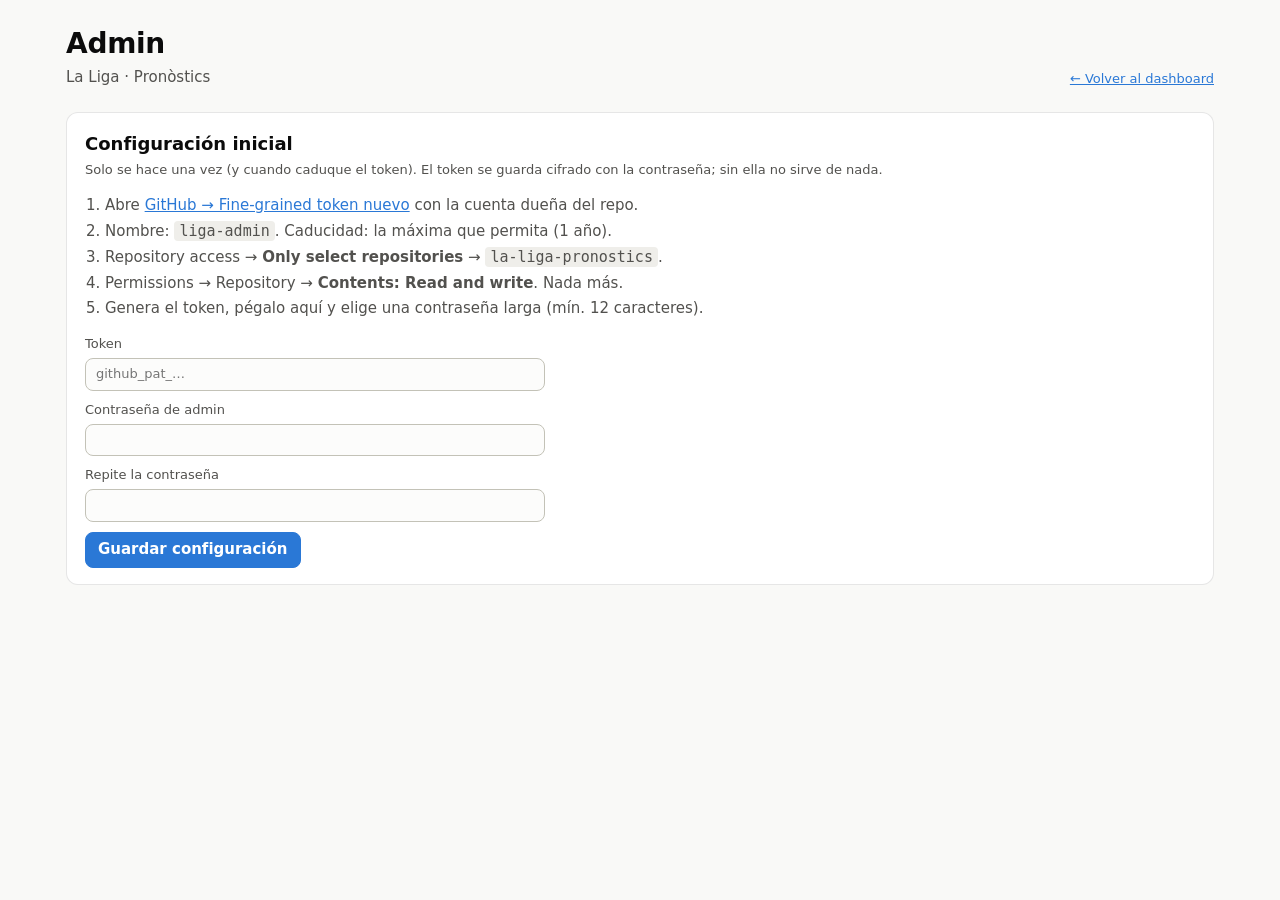
==== admin.html @ 90d85172 "Dashboard La Liga Pronòstics 26/27 con panel admin Co-Authored-By: Claude Opus 5.5 <noreply@anthropi" ====
<!doctype html>
<html lang="es">
<head>
<meta charset="utf-8">
<meta name="viewport" content="width=device-width, initial-scale=1">
<meta name="robots" content="noindex">
<title>Admin · La Liga Pronòstics</title>
<link rel="icon" href="data:image/svg+xml,<svg xmlns='http://www.w3.org/2000/svg' viewBox='0 0 100 100'><text y='.9em' font-size='90'>🔒</text></svg>">
<link rel="stylesheet" href="css/style.css">
<style>
  .form { display: grid; gap: 10px; max-width: 460px; }
  .form label { display: grid; gap: 4px; font-size: 13px; color: var(--ink-2); }
  .bar-top { display: flex; flex-wrap: wrap; gap: 8px; align-items: center; position: sticky; top: 0; z-index: 10;
    background: var(--page); padding: 10px 0; border-bottom: 1px solid var(--grid); margin-bottom: 16px; }
  .bar-top .grow { flex: 1; }
  #status { font-size: 13px; }
  .mt input { width: 72px; text-align: center; }
  .mt input.team { width: 84px; text-transform: uppercase; }
  .pg td { padding: 3px; }
  .pg .pc { display: flex; align-items: center; gap: 2px; justify-content: center; }
  .pg input { width: 56px; text-align: center; padding: 4px; }
  .pg input.bad, .mt input.bad { border-color: var(--miss); background: var(--miss-bg); }
  .pg input[type=radio] { width: auto; margin: 0; accent-color: var(--accent); }
  .pg td.has-com input[type=text] { font-weight: 800; border-width: 2px; border-color: var(--ink-2); }
  .players td { text-align: left; }
  .players input[type=number] { width: 80px; }
  ol.steps { padding-left: 20px; color: var(--ink-2); }
  ol.steps li { margin: 4px 0; }
  .hidden { display: none !important; }
  code { background: var(--pending-bg); padding: 1px 5px; border-radius: 4px; }
</style>
</head>
<body>
<div class="wrap">
  <header class="top">
    <div>
      <h1>Admin</h1>
      <div class="sub">La Liga · Pronòstics</div>
    </div>
    <div class="meta"><a href="./">← Volver al dashboard</a></div>
  </header>

  <!-- Login -->
  <section class="card hidden" id="vLogin">
    <h2>Entrar</h2>
    <p class="hint">Introduce la contraseña de admin.</p>
    <form class="form" id="fLogin">
      <input type="password" id="pw" autocomplete="current-password" placeholder="Contraseña" required>
      <div><button class="primary" type="submit">Entrar</button> <span id="loginMsg"></span></div>
    </form>
    <p class="hint" style="margin-top:18px"><a href="#" id="toSetup">Configurar un token nuevo</a> (si ha caducado o es la primera vez).</p>
  </section>

  <!-- Configuración inicial -->
  <section class="card hidden" id="vSetup">
    <h2>Configuración inicial</h2>
    <p class="hint">Solo se hace una vez (y cuando caduque el token). El token se guarda cifrado con la contraseña; sin ella no sirve de nada.</p>
    <ol class="steps">
      <li>Abre <a target="_blank" rel="noopener" href="https://github.com/settings/personal-access-tokens/new">GitHub → Fine-grained token nuevo</a> con la cuenta dueña del repo.</li>
      <li>Nombre: <code>liga-admin</code>. Caducidad: la máxima que permita (1 año).</li>
      <li>Repository access → <b>Only select repositories</b> → <code>la-liga-pronostics</code>.</li>
      <li>Permissions → Repository → <b>Contents: Read and write</b>. Nada más.</li>
      <li>Genera el token, pégalo aquí y elige una contraseña larga (mín. 12 caracteres).</li>
    </ol>
    <form class="form" id="fSetup">
      <label>Token<input type="password" id="sToken" placeholder="github_pat_…" required autocomplete="off"></label>
      <label>Contraseña de admin<input type="password" id="sPw" minlength="12" required autocomplete="new-password"></label>
      <label>Repite la contraseña<input type="password" id="sPw2" minlength="12" required autocomplete="new-password"></label>
      <div><button class="primary" type="submit">Guardar configuración</button> <span id="setupMsg"></span></div>
    </form>
  </section>

  <!-- Editor -->
  <div id="vEdit" class="hidden">
    <div class="bar-top">
      <select id="jSel" aria-label="Jornada"></select>
      <button id="newJ">+ Nueva jornada</button>
      <span class="grow"></span>
      <span id="status"></span>
      <button class="primary" id="save">Guardar cambios</button>
    </div>

    <section class="card">
      <h2 id="mTitle">Partidos y resultados</h2>
      <p class="hint">Formato del resultado: <code>2-1</code>. Déjalo vacío si el partido aún no se ha jugado.</p>
      <div class="scroll-x"><table class="mt" id="mTable"></table></div>
      <div style="margin-top:10px"><button id="addM">+ Añadir partido</button></div>
    </section>

    <section class="card">
      <h2>Pronósticos</h2>
      <p class="hint">Un pronóstico por casilla (<code>2-1</code>). El círculo marca el <b>comodín</b> del jugador (puntos ×2); uno por jugador y jornada.</p>
      <div class="scroll-x"><table class="pg" id="pTable"></table></div>
    </section>

    <section class="card">
      <h2>Jugadores y bote</h2>
      <p class="hint">Bote acumulado de cada jugador en euros.</p>
      <table class="players" id="plTable" style="max-width:420px"></table>
      <form id="fAddP" style="margin-top:10px;display:flex;gap:8px">
        <input type="text" id="newP" placeholder="Nombre del nuevo jugador">
        <button type="submit">Añadir</button>
      </form>
    </section>

    <section class="card">
      <h2>Sesión</h2>
      <p class="hint">Cambiar la contraseña cifra el mismo token con la nueva contraseña.</p>
      <form class="form" id="fPw">
        <label>Nueva contraseña<input type="password" id="nPw" minlength="12" required autocomplete="new-password"></label>
        <div><button type="submit">Cambiar contraseña</button> <button type="button" id="logout">Cerrar sesión</button> <span id="pwMsg"></span></div>
      </form>
    </section>
  </div>
</div>
<script src="js/config.js"></script>
<script src="js/core.js"></script>
<script src="js/admin.js"></script>
</body>
</html>
---- css/style.css ----
:root {
  color-scheme: light;
  --page: #f9f9f7;
  --surface: #fcfcfb;
  --panel: #ffffff;
  --ink: #0b0b0b;
  --ink-2: #52514e;
  --muted: #898781;
  --grid: #e1e0d9;
  --axis: #c3c2b7;
  --ring: rgba(11, 11, 11, 0.10);
  --accent: #2a78d6;
  --s1: #2a78d6; --s2: #eb6834; --s3: #1baf7a; --s4: #6250d6;
  --line-off: #d6d5ce;
  /* resultado de cada pronóstico */
  --exact: #0ca30c; --exact-bg: #d6f2d4; --exact-ink: #0a5a0a;
  --sign: #fab219; --sign-bg: #fdeec4; --sign-ink: #6b4a00;
  --miss: #d03b3b; --miss-bg: #f8d9d6; --miss-ink: #8a1f1f;
  --pending-bg: #efeeea;
  --heat-0: #f0efec; --heat-1: #cde2fb; --heat-2: #9ec5f4; --heat-3: #6da7ec; --heat-4: #3987e5; --heat-5: #1c5cab;
  --heat-ink-dark: #ffffff;
  --font: system-ui, -apple-system, "Segoe UI", Roboto, sans-serif;
}
@media (prefers-color-scheme: dark) {
  :root:not([data-theme="light"]) {
    color-scheme: dark;
    --page: #0d0d0d; --surface: #1a1a19; --panel: #1a1a19;
    --ink: #f0efec; --ink-2: #c3c2b7; --muted: #898781;
    --grid: #2c2c2a; --axis: #383835; --ring: rgba(255, 255, 255, 0.10);
    --accent: #3987e5;
    --s1: #3987e5; --s2: #d95926; --s3: #199e70; --s4: #9085e9;
    --line-off: #3a3a37;
    --exact-bg: #133d13; --exact-ink: #9be39b;
    --sign-bg: #45360f; --sign-ink: #f7d27a;
    --miss-bg: #4a1c1c; --miss-ink: #f2a3a3;
    --pending-bg: #262624;
    --heat-0: #262624; --heat-1: #184f95; --heat-2: #1c5cab; --heat-3: #256abf; --heat-4: #2a78d6; --heat-5: #3987e5;
  }
}
:root[data-theme="dark"] {
  color-scheme: dark;
  --page: #0d0d0d; --surface: #1a1a19; --panel: #1a1a19;
  --ink: #f0efec; --ink-2: #c3c2b7; --muted: #898781;
  --grid: #2c2c2a; --axis: #383835; --ring: rgba(255, 255, 255, 0.10);
  --accent: #3987e5;
  --s1: #3987e5; --s2: #d95926; --s3: #199e70; --s4: #9085e9;
  --line-off: #3a3a37;
  --exact-bg: #133d13; --exact-ink: #9be39b;
  --sign-bg: #45360f; --sign-ink: #f7d27a;
  --miss-bg: #4a1c1c; --miss-ink: #f2a3a3;
  --pending-bg: #262624;
  --heat-0: #262624; --heat-1: #184f95; --heat-2: #1c5cab; --heat-3: #256abf; --heat-4: #2a78d6; --heat-5: #3987e5;
}

* { box-sizing: border-box; }
html, body { margin: 0; }
body { background: var(--page); color: var(--ink); font: 15px/1.45 var(--font); -webkit-font-smoothing: antialiased; }
.wrap { max-width: 1180px; margin: 0 auto; padding: 24px 16px 64px; }
a { color: var(--accent); }

header.top { display: flex; flex-wrap: wrap; align-items: flex-end; justify-content: space-between; gap: 8px 24px; margin-bottom: 24px; }
header.top h1 { margin: 0; font-size: 28px; letter-spacing: -0.01em; }
header.top .sub { color: var(--ink-2); margin-top: 2px; }
header.top .meta { color: var(--muted); font-size: 13px; }

.tiles { display: grid; grid-template-columns: repeat(auto-fit, minmax(190px, 1fr)); gap: 12px; margin-bottom: 20px; }
.tile { background: var(--panel); border: 1px solid var(--ring); border-radius: 12px; padding: 14px 16px; }
.tile .k { color: var(--ink-2); font-size: 13px; }
.tile .v { font-size: 28px; font-weight: 650; margin-top: 2px; line-height: 1.15; }
.tile .d { color: var(--muted); font-size: 13px; margin-top: 2px; }

section.card { background: var(--panel); border: 1px solid var(--ring); border-radius: 12px; padding: 18px 18px 16px; margin-bottom: 20px; }
section.card > h2 { margin: 0 0 4px; font-size: 18px; }
section.card > .hint { color: var(--ink-2); font-size: 13px; margin: 0 0 14px; }
.row-head { display: flex; flex-wrap: wrap; align-items: center; justify-content: space-between; gap: 8px 16px; margin-bottom: 12px; }
.row-head h2 { margin: 0; font-size: 18px; }

.scroll-x { overflow-x: auto; -webkit-overflow-scrolling: touch; }
table { border-collapse: separate; border-spacing: 0; width: 100%; font-variant-numeric: tabular-nums; }
th, td { padding: 6px 8px; text-align: center; white-space: nowrap; }
th { color: var(--muted); font-weight: 600; font-size: 12px; border-bottom: 1px solid var(--axis); }
td { border-bottom: 1px solid var(--grid); }
.left { text-align: left; }
td.name { text-align: left; font-weight: 600; position: sticky; left: 0; background: var(--panel); z-index: 1; }
th.name { position: sticky; left: 0; background: var(--panel); z-index: 2; text-align: left; }
td.total { font-weight: 700; font-size: 16px; }
td.pos { color: var(--muted); width: 32px; }
tr.clickable { cursor: pointer; }
tr.clickable:hover td { background: color-mix(in srgb, var(--accent) 7%, var(--panel)); }
tr.sel td.name { box-shadow: inset 4px 0 0 var(--selc, var(--accent)); }

td.heat { min-width: 36px; border-radius: 0; border-bottom: 2px solid var(--panel); border-right: 2px solid var(--panel); }
td.heat.h0 { background: var(--heat-0); }
td.heat.h1 { background: var(--heat-1); }
td.heat.h2 { background: var(--heat-2); }
td.heat.h3 { background: var(--heat-3); color: var(--heat-ink-dark); }
td.heat.h4 { background: var(--heat-4); color: var(--heat-ink-dark); }
td.heat.h5 { background: var(--heat-5); color: var(--heat-ink-dark); }
td.heat.live { background-image: repeating-linear-gradient(135deg, transparent 0 5px, rgba(127,127,127,.18) 5px 7px); }
.badge { display: inline-block; font-size: 11px; font-weight: 600; padding: 1px 6px; border-radius: 999px; background: var(--pending-bg); color: var(--ink-2); vertical-align: middle; }
.crown { font-size: 12px; }

select, input, button { font: inherit; color: inherit; }
select, input[type=text], input[type=password], input[type=number] {
  background: var(--surface); border: 1px solid var(--axis); border-radius: 8px; padding: 6px 10px;
}
button { background: var(--surface); border: 1px solid var(--axis); border-radius: 8px; padding: 6px 12px; cursor: pointer; }
button:hover { border-color: var(--ink-2); }
button.primary { background: var(--accent); border-color: var(--accent); color: #fff; font-weight: 600; }
button:disabled { opacity: .5; cursor: default; }
.seg { display: inline-flex; flex-wrap: wrap; gap: 4px; }
.seg button { padding: 4px 10px; font-size: 13px; }
.seg button[aria-pressed="true"] { background: var(--ink); color: var(--page); border-color: var(--ink); }

/* Jornada grid */
.jgrid td.cell { font-weight: 500; min-width: 54px; border-right: 2px solid var(--panel); border-bottom: 2px solid var(--panel); }
.jgrid td.exact { background: var(--exact-bg); color: var(--exact-ink); }
.jgrid td.sign { background: var(--sign-bg); color: var(--sign-ink); }
.jgrid td.miss { background: var(--miss-bg); color: var(--miss-ink); }
.jgrid td.pending { background: var(--pending-bg); color: var(--ink-2); }
.jgrid td.empty { color: var(--muted); }
.jgrid td.comodin { font-weight: 800; box-shadow: inset 0 0 0 2px currentColor; }
.jgrid td.comodin::after { content: "×2"; font-size: 10px; font-weight: 700; margin-left: 3px; vertical-align: super; }
.jgrid tr.result td { font-weight: 700; border-bottom: 1px solid var(--axis); }
.jgrid th.match { color: var(--ink); font-size: 12px; line-height: 1.2; }
.jgrid th.match small { display: block; color: var(--muted); font-weight: 500; }
.legend { display: flex; flex-wrap: wrap; gap: 6px 16px; font-size: 13px; color: var(--ink-2); margin-top: 12px; }
.legend .sw { display: inline-block; width: 12px; height: 12px; border-radius: 3px; vertical-align: -1px; margin-right: 5px; }

/* Charts */
.chart { position: relative; width: 100%; }
.chart svg { display: block; width: 100%; height: auto; overflow: visible; }
.chart .gridline { stroke: var(--grid); stroke-width: 1; }
.chart .axis-text { fill: var(--muted); font-size: 11px; font-variant-numeric: tabular-nums; }
.chart .lbl { fill: var(--ink-2); font-size: 12px; font-weight: 600; }
.tip { position: absolute; pointer-events: none; background: var(--panel); border: 1px solid var(--ring); border-radius: 8px;
  box-shadow: 0 4px 16px rgba(0,0,0,.12); padding: 8px 10px; font-size: 12px; min-width: 140px; z-index: 5; display: none; }
.tip .t { font-weight: 700; margin-bottom: 4px; }
.tip .r { display: flex; justify-content: space-between; gap: 12px; font-variant-numeric: tabular-nums; }
.tip .r .sw { display: inline-block; width: 10px; height: 2px; vertical-align: middle; margin-right: 6px; }
.chips { display: flex; flex-wrap: wrap; gap: 6px; margin-bottom: 10px; }
.chip { font-size: 12px; padding: 3px 9px; border-radius: 999px; border: 1px solid var(--axis); background: var(--surface); cursor: pointer; }
.chip .sw { display: inline-block; width: 10px; height: 3px; border-radius: 2px; vertical-align: middle; margin-right: 6px; }
.chip.on { border-color: var(--ink-2); font-weight: 600; }

.two { display: grid; grid-template-columns: 1fr 1fr; gap: 20px; }
@media (max-width: 860px) { .two { grid-template-columns: 1fr; } }

.stackrow { display: grid; grid-template-columns: 74px 1fr 40px; align-items: center; gap: 8px; margin: 4px 0; font-size: 13px; }
.stackrow .n { font-weight: 600; overflow: hidden; text-overflow: ellipsis; white-space: nowrap; }
.stackrow .bar { display: flex; height: 18px; gap: 2px; }
.stackrow .bar span { display: block; height: 100%; min-width: 0; }
.stackrow .bar span:first-child { border-radius: 4px 0 0 4px; }
.stackrow .bar span:last-child { border-radius: 0 4px 4px 0; }
.stackrow .v { text-align: right; color: var(--ink-2); font-variant-numeric: tabular-nums; }

.facts { display: grid; grid-template-columns: repeat(auto-fit, minmax(240px, 1fr)); gap: 12px; }
.fact { border: 1px solid var(--ring); border-radius: 10px; padding: 12px 14px; background: var(--surface); }
.fact .k { color: var(--ink-2); font-size: 12px; }
.fact .v { font-weight: 650; font-size: 17px; margin-top: 2px; }
.fact .d { color: var(--muted); font-size: 12px; margin-top: 2px; }

footer { color: var(--muted); font-size: 12px; text-align: center; margin-top: 28px; }
.err { color: var(--miss); }
.ok { color: var(--exact-ink); }
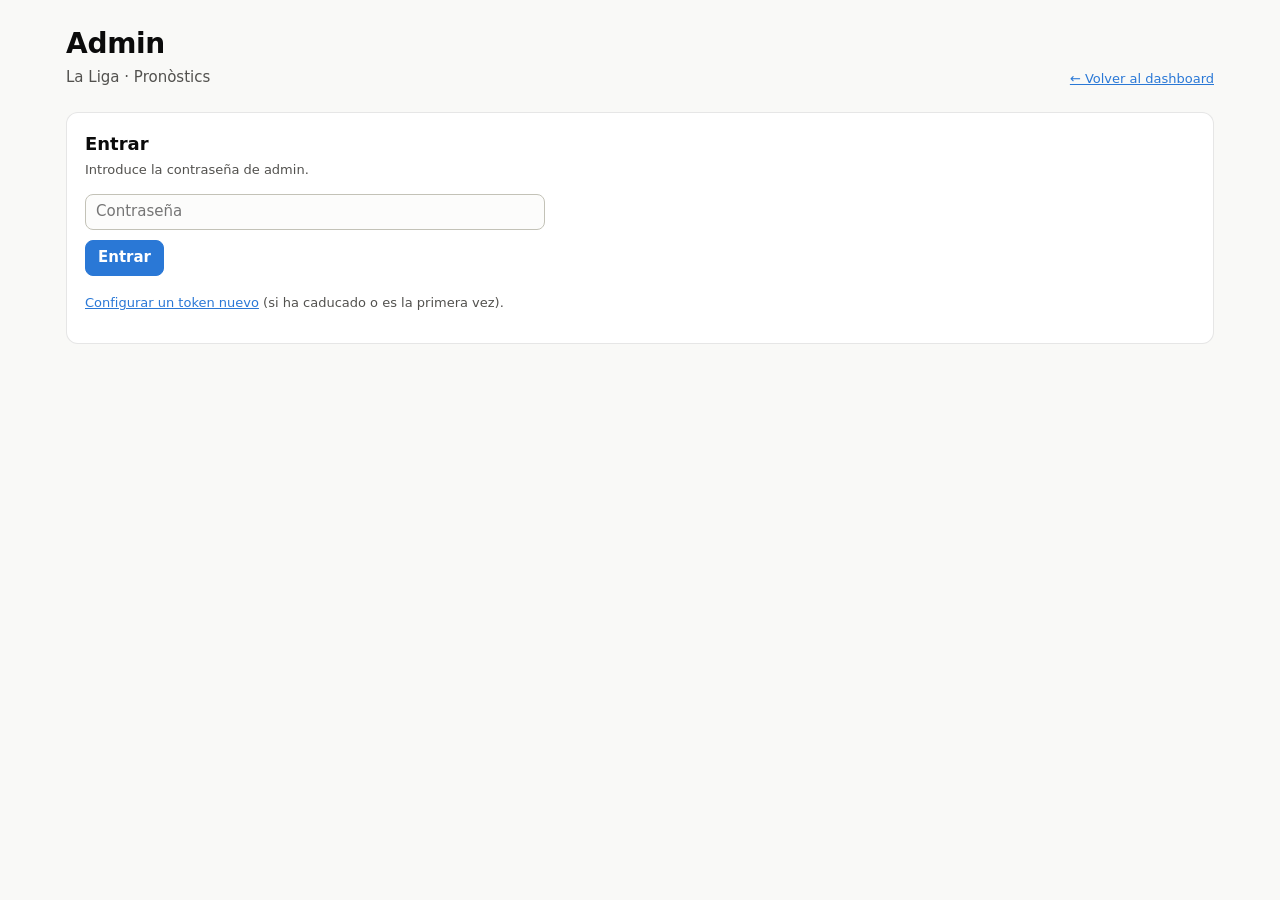
==== commit df6ccd19: "Bote automático: +3 € al último (o empatados) de cada jornada cerrada Co-Authored-By: Claude Opus 5." ====
--- a/admin.html
+++ b/admin.html
@@ -1,120 +1,120 @@
-<!doctype html>
-<html lang="es">
-<head>
-<meta charset="utf-8">
-<meta name="viewport" content="width=device-width, initial-scale=1">
-<meta name="robots" content="noindex">
-<title>Admin · La Liga Pronòstics</title>
-<link rel="icon" href="data:image/svg+xml,<svg xmlns='http://www.w3.org/2000/svg' viewBox='0 0 100 100'><text y='.9em' font-size='90'>🔒</text></svg>">
-<link rel="stylesheet" href="css/style.css">
-<style>
-  .form { display: grid; gap: 10px; max-width: 460px; }
-  .form label { display: grid; gap: 4px; font-size: 13px; color: var(--ink-2); }
-  .bar-top { display: flex; flex-wrap: wrap; gap: 8px; align-items: center; position: sticky; top: 0; z-index: 10;
-    background: var(--page); padding: 10px 0; border-bottom: 1px solid var(--grid); margin-bottom: 16px; }
-  .bar-top .grow { flex: 1; }
-  #status { font-size: 13px; }
-  .mt input { width: 72px; text-align: center; }
-  .mt input.team { width: 84px; text-transform: uppercase; }
-  .pg td { padding: 3px; }
-  .pg .pc { display: flex; align-items: center; gap: 2px; justify-content: center; }
-  .pg input { width: 56px; text-align: center; padding: 4px; }
-  .pg input.bad, .mt input.bad { border-color: var(--miss); background: var(--miss-bg); }
-  .pg input[type=radio] { width: auto; margin: 0; accent-color: var(--accent); }
-  .pg td.has-com input[type=text] { font-weight: 800; border-width: 2px; border-color: var(--ink-2); }
-  .players td { text-align: left; }
-  .players input[type=number] { width: 80px; }
-  ol.steps { padding-left: 20px; color: var(--ink-2); }
-  ol.steps li { margin: 4px 0; }
-  .hidden { display: none !important; }
-  code { background: var(--pending-bg); padding: 1px 5px; border-radius: 4px; }
-</style>
-</head>
-<body>
-<div class="wrap">
-  <header class="top">
-    <div>
-      <h1>Admin</h1>
-      <div class="sub">La Liga · Pronòstics</div>
-    </div>
-    <div class="meta"><a href="./">← Volver al dashboard</a></div>
-  </header>
-
-  <!-- Login -->
-  <section class="card hidden" id="vLogin">
-    <h2>Entrar</h2>
-    <p class="hint">Introduce la contraseña de admin.</p>
-    <form class="form" id="fLogin">
-      <input type="password" id="pw" autocomplete="current-password" placeholder="Contraseña" required>
-      <div><button class="primary" type="submit">Entrar</button> <span id="loginMsg"></span></div>
-    </form>
-    <p class="hint" style="margin-top:18px"><a href="#" id="toSetup">Configurar un token nuevo</a> (si ha caducado o es la primera vez).</p>
-  </section>
-
-  <!-- Configuración inicial -->
-  <section class="card hidden" id="vSetup">
-    <h2>Configuración inicial</h2>
-    <p class="hint">Solo se hace una vez (y cuando caduque el token). El token se guarda cifrado con la contraseña; sin ella no sirve de nada.</p>
-    <ol class="steps">
-      <li>Abre <a target="_blank" rel="noopener" href="https://github.com/settings/personal-access-tokens/new">GitHub → Fine-grained token nuevo</a> con la cuenta dueña del repo.</li>
-      <li>Nombre: <code>liga-admin</code>. Caducidad: la máxima que permita (1 año).</li>
-      <li>Repository access → <b>Only select repositories</b> → <code>la-liga-pronostics</code>.</li>
-      <li>Permissions → Repository → <b>Contents: Read and write</b>. Nada más.</li>
-      <li>Genera el token, pégalo aquí y elige una contraseña larga (mín. 12 caracteres).</li>
-    </ol>
-    <form class="form" id="fSetup">
-      <label>Token<input type="password" id="sToken" placeholder="github_pat_…" required autocomplete="off"></label>
-      <label>Contraseña de admin<input type="password" id="sPw" minlength="12" required autocomplete="new-password"></label>
-      <label>Repite la contraseña<input type="password" id="sPw2" minlength="12" required autocomplete="new-password"></label>
-      <div><button class="primary" type="submit">Guardar configuración</button> <span id="setupMsg"></span></div>
-    </form>
-  </section>
-
-  <!-- Editor -->
-  <div id="vEdit" class="hidden">
-    <div class="bar-top">
-      <select id="jSel" aria-label="Jornada"></select>
-      <button id="newJ">+ Nueva jornada</button>
-      <span class="grow"></span>
-      <span id="status"></span>
-      <button class="primary" id="save">Guardar cambios</button>
-    </div>
-
-    <section class="card">
-      <h2 id="mTitle">Partidos y resultados</h2>
-      <p class="hint">Formato del resultado: <code>2-1</code>. Déjalo vacío si el partido aún no se ha jugado.</p>
-      <div class="scroll-x"><table class="mt" id="mTable"></table></div>
-      <div style="margin-top:10px"><button id="addM">+ Añadir partido</button></div>
-    </section>
-
-    <section class="card">
-      <h2>Pronósticos</h2>
-      <p class="hint">Un pronóstico por casilla (<code>2-1</code>). El círculo marca el <b>comodín</b> del jugador (puntos ×2); uno por jugador y jornada.</p>
-      <div class="scroll-x"><table class="pg" id="pTable"></table></div>
-    </section>
-
-    <section class="card">
-      <h2>Jugadores y bote</h2>
-      <p class="hint">Bote acumulado de cada jugador en euros.</p>
-      <table class="players" id="plTable" style="max-width:420px"></table>
-      <form id="fAddP" style="margin-top:10px;display:flex;gap:8px">
-        <input type="text" id="newP" placeholder="Nombre del nuevo jugador">
-        <button type="submit">Añadir</button>
-      </form>
-    </section>
-
-    <section class="card">
-      <h2>Sesión</h2>
-      <p class="hint">Cambiar la contraseña cifra el mismo token con la nueva contraseña.</p>
-      <form class="form" id="fPw">
-        <label>Nueva contraseña<input type="password" id="nPw" minlength="12" required autocomplete="new-password"></label>
-        <div><button type="submit">Cambiar contraseña</button> <button type="button" id="logout">Cerrar sesión</button> <span id="pwMsg"></span></div>
-      </form>
-    </section>
-  </div>
-</div>
-<script src="js/config.js"></script>
-<script src="js/core.js"></script>
-<script src="js/admin.js"></script>
-</body>
-</html>
+<!doctype html>
+<html lang="es">
+<head>
+<meta charset="utf-8">
+<meta name="viewport" content="width=device-width, initial-scale=1">
+<meta name="robots" content="noindex">
+<title>Admin · La Liga Pronòstics</title>
+<link rel="icon" href="data:image/svg+xml,<svg xmlns='http://www.w3.org/2000/svg' viewBox='0 0 100 100'><text y='.9em' font-size='90'>🔒</text></svg>">
+<link rel="stylesheet" href="css/style.css">
+<style>
+  .form { display: grid; gap: 10px; max-width: 460px; }
+  .form label { display: grid; gap: 4px; font-size: 13px; color: var(--ink-2); }
+  .bar-top { display: flex; flex-wrap: wrap; gap: 8px; align-items: center; position: sticky; top: 0; z-index: 10;
+    background: var(--page); padding: 10px 0; border-bottom: 1px solid var(--grid); margin-bottom: 16px; }
+  .bar-top .grow { flex: 1; }
+  #status { font-size: 13px; }
+  .mt input { width: 72px; text-align: center; }
+  .mt input.team { width: 84px; text-transform: uppercase; }
+  .pg td { padding: 3px; }
+  .pg .pc { display: flex; align-items: center; gap: 2px; justify-content: center; }
+  .pg input { width: 56px; text-align: center; padding: 4px; }
+  .pg input.bad, .mt input.bad { border-color: var(--miss); background: var(--miss-bg); }
+  .pg input[type=radio] { width: auto; margin: 0; accent-color: var(--accent); }
+  .pg td.has-com input[type=text] { font-weight: 800; border-width: 2px; border-color: var(--ink-2); }
+  .players td { text-align: left; }
+  .players input[type=number] { width: 80px; }
+  ol.steps { padding-left: 20px; color: var(--ink-2); }
+  ol.steps li { margin: 4px 0; }
+  .hidden { display: none !important; }
+  code { background: var(--pending-bg); padding: 1px 5px; border-radius: 4px; }
+</style>
+</head>
+<body>
+<div class="wrap">
+  <header class="top">
+    <div>
+      <h1>Admin</h1>
+      <div class="sub">La Liga · Pronòstics</div>
+    </div>
+    <div class="meta"><a href="./">← Volver al dashboard</a></div>
+  </header>
+
+  <!-- Login -->
+  <section class="card hidden" id="vLogin">
+    <h2>Entrar</h2>
+    <p class="hint">Introduce la contraseña de admin.</p>
+    <form class="form" id="fLogin">
+      <input type="password" id="pw" autocomplete="current-password" placeholder="Contraseña" required>
+      <div><button class="primary" type="submit">Entrar</button> <span id="loginMsg"></span></div>
+    </form>
+    <p class="hint" style="margin-top:18px"><a href="#" id="toSetup">Configurar un token nuevo</a> (si ha caducado o es la primera vez).</p>
+  </section>
+
+  <!-- Configuración inicial -->
+  <section class="card hidden" id="vSetup">
+    <h2>Configuración inicial</h2>
+    <p class="hint">Solo se hace una vez (y cuando caduque el token). El token se guarda cifrado con la contraseña; sin ella no sirve de nada.</p>
+    <ol class="steps">
+      <li>Abre <a target="_blank" rel="noopener" href="https://github.com/settings/personal-access-tokens/new">GitHub → Fine-grained token nuevo</a> con la cuenta dueña del repo.</li>
+      <li>Nombre: <code>liga-admin</code>. Caducidad: la máxima que permita (1 año).</li>
+      <li>Repository access → <b>Only select repositories</b> → <code>la-liga-pronostics</code>.</li>
+      <li>Permissions → Repository → <b>Contents: Read and write</b>. Nada más.</li>
+      <li>Genera el token, pégalo aquí y elige una contraseña larga (mín. 12 caracteres).</li>
+    </ol>
+    <form class="form" id="fSetup">
+      <label>Token<input type="password" id="sToken" placeholder="github_pat_…" required autocomplete="off"></label>
+      <label>Contraseña de admin<input type="password" id="sPw" minlength="12" required autocomplete="new-password"></label>
+      <label>Repite la contraseña<input type="password" id="sPw2" minlength="12" required autocomplete="new-password"></label>
+      <div><button class="primary" type="submit">Guardar configuración</button> <span id="setupMsg"></span></div>
+    </form>
+  </section>
+
+  <!-- Editor -->
+  <div id="vEdit" class="hidden">
+    <div class="bar-top">
+      <select id="jSel" aria-label="Jornada"></select>
+      <button id="newJ">+ Nueva jornada</button>
+      <span class="grow"></span>
+      <span id="status"></span>
+      <button class="primary" id="save">Guardar cambios</button>
+    </div>
+
+    <section class="card">
+      <h2 id="mTitle">Partidos y resultados</h2>
+      <p class="hint">Formato del resultado: <code>2-1</code>. Déjalo vacío si el partido aún no se ha jugado.</p>
+      <div class="scroll-x"><table class="mt" id="mTable"></table></div>
+      <div style="margin-top:10px"><button id="addM">+ Añadir partido</button></div>
+    </section>
+
+    <section class="card">
+      <h2>Pronósticos</h2>
+      <p class="hint">Un pronóstico por casilla (<code>2-1</code>). El círculo marca el <b>comodín</b> del jugador (puntos ×2); uno por jugador y jornada.</p>
+      <div class="scroll-x"><table class="pg" id="pTable"></table></div>
+    </section>
+
+    <section class="card">
+      <h2>Jugadores y bote</h2>
+      <p class="hint">El bote se calcula solo: +3 € al último (o últimos empatados) de cada jornada cerrada. El ajuste manual suma o resta a eso (p. ej. −3 para anular uno).</p>
+      <table class="players" id="plTable" style="max-width:560px"></table>
+      <form id="fAddP" style="margin-top:10px;display:flex;gap:8px">
+        <input type="text" id="newP" placeholder="Nombre del nuevo jugador">
+        <button type="submit">Añadir</button>
+      </form>
+    </section>
+
+    <section class="card">
+      <h2>Sesión</h2>
+      <p class="hint">Cambiar la contraseña cifra el mismo token con la nueva contraseña.</p>
+      <form class="form" id="fPw">
+        <label>Nueva contraseña<input type="password" id="nPw" minlength="12" required autocomplete="new-password"></label>
+        <div><button type="submit">Cambiar contraseña</button> <button type="button" id="logout">Cerrar sesión</button> <span id="pwMsg"></span></div>
+      </form>
+    </section>
+  </div>
+</div>
+<script src="js/config.js"></script>
+<script src="js/core.js"></script>
+<script src="js/admin.js"></script>
+</body>
+</html>
--- a/css/style.css
+++ b/css/style.css
@@ -1,165 +1,182 @@
-:root {
-  color-scheme: light;
-  --page: #f9f9f7;
-  --surface: #fcfcfb;
-  --panel: #ffffff;
-  --ink: #0b0b0b;
-  --ink-2: #52514e;
-  --muted: #898781;
-  --grid: #e1e0d9;
-  --axis: #c3c2b7;
-  --ring: rgba(11, 11, 11, 0.10);
-  --accent: #2a78d6;
-  --s1: #2a78d6; --s2: #eb6834; --s3: #1baf7a; --s4: #6250d6;
-  --line-off: #d6d5ce;
-  /* resultado de cada pronóstico */
-  --exact: #0ca30c; --exact-bg: #d6f2d4; --exact-ink: #0a5a0a;
-  --sign: #fab219; --sign-bg: #fdeec4; --sign-ink: #6b4a00;
-  --miss: #d03b3b; --miss-bg: #f8d9d6; --miss-ink: #8a1f1f;
-  --pending-bg: #efeeea;
-  --heat-0: #f0efec; --heat-1: #cde2fb; --heat-2: #9ec5f4; --heat-3: #6da7ec; --heat-4: #3987e5; --heat-5: #1c5cab;
-  --heat-ink-dark: #ffffff;
-  --font: system-ui, -apple-system, "Segoe UI", Roboto, sans-serif;
-}
-@media (prefers-color-scheme: dark) {
-  :root:not([data-theme="light"]) {
-    color-scheme: dark;
-    --page: #0d0d0d; --surface: #1a1a19; --panel: #1a1a19;
-    --ink: #f0efec; --ink-2: #c3c2b7; --muted: #898781;
-    --grid: #2c2c2a; --axis: #383835; --ring: rgba(255, 255, 255, 0.10);
-    --accent: #3987e5;
-    --s1: #3987e5; --s2: #d95926; --s3: #199e70; --s4: #9085e9;
-    --line-off: #3a3a37;
-    --exact-bg: #133d13; --exact-ink: #9be39b;
-    --sign-bg: #45360f; --sign-ink: #f7d27a;
-    --miss-bg: #4a1c1c; --miss-ink: #f2a3a3;
-    --pending-bg: #262624;
-    --heat-0: #262624; --heat-1: #184f95; --heat-2: #1c5cab; --heat-3: #256abf; --heat-4: #2a78d6; --heat-5: #3987e5;
-  }
-}
-:root[data-theme="dark"] {
-  color-scheme: dark;
-  --page: #0d0d0d; --surface: #1a1a19; --panel: #1a1a19;
-  --ink: #f0efec; --ink-2: #c3c2b7; --muted: #898781;
-  --grid: #2c2c2a; --axis: #383835; --ring: rgba(255, 255, 255, 0.10);
-  --accent: #3987e5;
-  --s1: #3987e5; --s2: #d95926; --s3: #199e70; --s4: #9085e9;
-  --line-off: #3a3a37;
-  --exact-bg: #133d13; --exact-ink: #9be39b;
-  --sign-bg: #45360f; --sign-ink: #f7d27a;
-  --miss-bg: #4a1c1c; --miss-ink: #f2a3a3;
-  --pending-bg: #262624;
-  --heat-0: #262624; --heat-1: #184f95; --heat-2: #1c5cab; --heat-3: #256abf; --heat-4: #2a78d6; --heat-5: #3987e5;
-}
-
-* { box-sizing: border-box; }
-html, body { margin: 0; }
-body { background: var(--page); color: var(--ink); font: 15px/1.45 var(--font); -webkit-font-smoothing: antialiased; }
-.wrap { max-width: 1180px; margin: 0 auto; padding: 24px 16px 64px; }
-a { color: var(--accent); }
-
-header.top { display: flex; flex-wrap: wrap; align-items: flex-end; justify-content: space-between; gap: 8px 24px; margin-bottom: 24px; }
-header.top h1 { margin: 0; font-size: 28px; letter-spacing: -0.01em; }
-header.top .sub { color: var(--ink-2); margin-top: 2px; }
-header.top .meta { color: var(--muted); font-size: 13px; }
-
-.tiles { display: grid; grid-template-columns: repeat(auto-fit, minmax(190px, 1fr)); gap: 12px; margin-bottom: 20px; }
-.tile { background: var(--panel); border: 1px solid var(--ring); border-radius: 12px; padding: 14px 16px; }
-.tile .k { color: var(--ink-2); font-size: 13px; }
-.tile .v { font-size: 28px; font-weight: 650; margin-top: 2px; line-height: 1.15; }
-.tile .d { color: var(--muted); font-size: 13px; margin-top: 2px; }
-
-section.card { background: var(--panel); border: 1px solid var(--ring); border-radius: 12px; padding: 18px 18px 16px; margin-bottom: 20px; }
-section.card > h2 { margin: 0 0 4px; font-size: 18px; }
-section.card > .hint { color: var(--ink-2); font-size: 13px; margin: 0 0 14px; }
-.row-head { display: flex; flex-wrap: wrap; align-items: center; justify-content: space-between; gap: 8px 16px; margin-bottom: 12px; }
-.row-head h2 { margin: 0; font-size: 18px; }
-
-.scroll-x { overflow-x: auto; -webkit-overflow-scrolling: touch; }
-table { border-collapse: separate; border-spacing: 0; width: 100%; font-variant-numeric: tabular-nums; }
-th, td { padding: 6px 8px; text-align: center; white-space: nowrap; }
-th { color: var(--muted); font-weight: 600; font-size: 12px; border-bottom: 1px solid var(--axis); }
-td { border-bottom: 1px solid var(--grid); }
-.left { text-align: left; }
-td.name { text-align: left; font-weight: 600; position: sticky; left: 0; background: var(--panel); z-index: 1; }
-th.name { position: sticky; left: 0; background: var(--panel); z-index: 2; text-align: left; }
-td.total { font-weight: 700; font-size: 16px; }
-td.pos { color: var(--muted); width: 32px; }
-tr.clickable { cursor: pointer; }
-tr.clickable:hover td { background: color-mix(in srgb, var(--accent) 7%, var(--panel)); }
-tr.sel td.name { box-shadow: inset 4px 0 0 var(--selc, var(--accent)); }
-
-td.heat { min-width: 36px; border-radius: 0; border-bottom: 2px solid var(--panel); border-right: 2px solid var(--panel); }
-td.heat.h0 { background: var(--heat-0); }
-td.heat.h1 { background: var(--heat-1); }
-td.heat.h2 { background: var(--heat-2); }
-td.heat.h3 { background: var(--heat-3); color: var(--heat-ink-dark); }
-td.heat.h4 { background: var(--heat-4); color: var(--heat-ink-dark); }
-td.heat.h5 { background: var(--heat-5); color: var(--heat-ink-dark); }
-td.heat.live { background-image: repeating-linear-gradient(135deg, transparent 0 5px, rgba(127,127,127,.18) 5px 7px); }
-.badge { display: inline-block; font-size: 11px; font-weight: 600; padding: 1px 6px; border-radius: 999px; background: var(--pending-bg); color: var(--ink-2); vertical-align: middle; }
-.crown { font-size: 12px; }
-
-select, input, button { font: inherit; color: inherit; }
-select, input[type=text], input[type=password], input[type=number] {
-  background: var(--surface); border: 1px solid var(--axis); border-radius: 8px; padding: 6px 10px;
-}
-button { background: var(--surface); border: 1px solid var(--axis); border-radius: 8px; padding: 6px 12px; cursor: pointer; }
-button:hover { border-color: var(--ink-2); }
-button.primary { background: var(--accent); border-color: var(--accent); color: #fff; font-weight: 600; }
-button:disabled { opacity: .5; cursor: default; }
-.seg { display: inline-flex; flex-wrap: wrap; gap: 4px; }
-.seg button { padding: 4px 10px; font-size: 13px; }
-.seg button[aria-pressed="true"] { background: var(--ink); color: var(--page); border-color: var(--ink); }
-
-/* Jornada grid */
-.jgrid td.cell { font-weight: 500; min-width: 54px; border-right: 2px solid var(--panel); border-bottom: 2px solid var(--panel); }
-.jgrid td.exact { background: var(--exact-bg); color: var(--exact-ink); }
-.jgrid td.sign { background: var(--sign-bg); color: var(--sign-ink); }
-.jgrid td.miss { background: var(--miss-bg); color: var(--miss-ink); }
-.jgrid td.pending { background: var(--pending-bg); color: var(--ink-2); }
-.jgrid td.empty { color: var(--muted); }
-.jgrid td.comodin { font-weight: 800; box-shadow: inset 0 0 0 2px currentColor; }
-.jgrid td.comodin::after { content: "×2"; font-size: 10px; font-weight: 700; margin-left: 3px; vertical-align: super; }
-.jgrid tr.result td { font-weight: 700; border-bottom: 1px solid var(--axis); }
-.jgrid th.match { color: var(--ink); font-size: 12px; line-height: 1.2; }
-.jgrid th.match small { display: block; color: var(--muted); font-weight: 500; }
-.legend { display: flex; flex-wrap: wrap; gap: 6px 16px; font-size: 13px; color: var(--ink-2); margin-top: 12px; }
-.legend .sw { display: inline-block; width: 12px; height: 12px; border-radius: 3px; vertical-align: -1px; margin-right: 5px; }
-
-/* Charts */
-.chart { position: relative; width: 100%; }
-.chart svg { display: block; width: 100%; height: auto; overflow: visible; }
-.chart .gridline { stroke: var(--grid); stroke-width: 1; }
-.chart .axis-text { fill: var(--muted); font-size: 11px; font-variant-numeric: tabular-nums; }
-.chart .lbl { fill: var(--ink-2); font-size: 12px; font-weight: 600; }
-.tip { position: absolute; pointer-events: none; background: var(--panel); border: 1px solid var(--ring); border-radius: 8px;
-  box-shadow: 0 4px 16px rgba(0,0,0,.12); padding: 8px 10px; font-size: 12px; min-width: 140px; z-index: 5; display: none; }
-.tip .t { font-weight: 700; margin-bottom: 4px; }
-.tip .r { display: flex; justify-content: space-between; gap: 12px; font-variant-numeric: tabular-nums; }
-.tip .r .sw { display: inline-block; width: 10px; height: 2px; vertical-align: middle; margin-right: 6px; }
-.chips { display: flex; flex-wrap: wrap; gap: 6px; margin-bottom: 10px; }
-.chip { font-size: 12px; padding: 3px 9px; border-radius: 999px; border: 1px solid var(--axis); background: var(--surface); cursor: pointer; }
-.chip .sw { display: inline-block; width: 10px; height: 3px; border-radius: 2px; vertical-align: middle; margin-right: 6px; }
-.chip.on { border-color: var(--ink-2); font-weight: 600; }
-
-.two { display: grid; grid-template-columns: 1fr 1fr; gap: 20px; }
-@media (max-width: 860px) { .two { grid-template-columns: 1fr; } }
-
-.stackrow { display: grid; grid-template-columns: 74px 1fr 40px; align-items: center; gap: 8px; margin: 4px 0; font-size: 13px; }
-.stackrow .n { font-weight: 600; overflow: hidden; text-overflow: ellipsis; white-space: nowrap; }
-.stackrow .bar { display: flex; height: 18px; gap: 2px; }
-.stackrow .bar span { display: block; height: 100%; min-width: 0; }
-.stackrow .bar span:first-child { border-radius: 4px 0 0 4px; }
-.stackrow .bar span:last-child { border-radius: 0 4px 4px 0; }
-.stackrow .v { text-align: right; color: var(--ink-2); font-variant-numeric: tabular-nums; }
-
-.facts { display: grid; grid-template-columns: repeat(auto-fit, minmax(240px, 1fr)); gap: 12px; }
-.fact { border: 1px solid var(--ring); border-radius: 10px; padding: 12px 14px; background: var(--surface); }
-.fact .k { color: var(--ink-2); font-size: 12px; }
-.fact .v { font-weight: 650; font-size: 17px; margin-top: 2px; }
-.fact .d { color: var(--muted); font-size: 12px; margin-top: 2px; }
-
-footer { color: var(--muted); font-size: 12px; text-align: center; margin-top: 28px; }
-.err { color: var(--miss); }
-.ok { color: var(--exact-ink); }
+:root {
+  color-scheme: light;
+  --page: #f9f9f7;
+  --surface: #fcfcfb;
+  --panel: #ffffff;
+  --ink: #0b0b0b;
+  --ink-2: #52514e;
+  --muted: #898781;
+  --grid: #e1e0d9;
+  --axis: #c3c2b7;
+  --ring: rgba(11, 11, 11, 0.10);
+  --accent: #2a78d6;
+  --s1: #2a78d6; --s2: #eb6834; --s3: #1baf7a; --s4: #6250d6;
+  --line-off: #d6d5ce;
+  /* resultado de cada pronóstico */
+  --exact: #0ca30c; --exact-bg: #d6f2d4; --exact-ink: #0a5a0a;
+  --sign: #fab219; --sign-bg: #fdeec4; --sign-ink: #6b4a00;
+  --miss: #d03b3b; --miss-bg: #f8d9d6; --miss-ink: #8a1f1f;
+  --pending-bg: #efeeea;
+  --heat-0: #f0efec; --heat-1: #cde2fb; --heat-2: #9ec5f4; --heat-3: #6da7ec; --heat-4: #3987e5; --heat-5: #1c5cab;
+  --heat-ink-dark: #ffffff;
+  --font: system-ui, -apple-system, "Segoe UI", Roboto, sans-serif;
+}
+@media (prefers-color-scheme: dark) {
+  :root:not([data-theme="light"]) {
+    color-scheme: dark;
+    --page: #0d0d0d; --surface: #1a1a19; --panel: #1a1a19;
+    --ink: #f0efec; --ink-2: #c3c2b7; --muted: #898781;
+    --grid: #2c2c2a; --axis: #383835; --ring: rgba(255, 255, 255, 0.10);
+    --accent: #3987e5;
+    --s1: #3987e5; --s2: #d95926; --s3: #199e70; --s4: #9085e9;
+    --line-off: #3a3a37;
+    --exact-bg: #133d13; --exact-ink: #9be39b;
+    --sign-bg: #45360f; --sign-ink: #f7d27a;
+    --miss-bg: #4a1c1c; --miss-ink: #f2a3a3;
+    --pending-bg: #262624;
+    --heat-0: #262624; --heat-1: #13294a; --heat-2: #173f72; --heat-3: #1c5cab; --heat-4: #2a78d6; --heat-5: #5598e7;
+  }
+}
+:root[data-theme="dark"] {
+  color-scheme: dark;
+  --page: #0d0d0d; --surface: #1a1a19; --panel: #1a1a19;
+  --ink: #f0efec; --ink-2: #c3c2b7; --muted: #898781;
+  --grid: #2c2c2a; --axis: #383835; --ring: rgba(255, 255, 255, 0.10);
+  --accent: #3987e5;
+  --s1: #3987e5; --s2: #d95926; --s3: #199e70; --s4: #9085e9;
+  --line-off: #3a3a37;
+  --exact-bg: #133d13; --exact-ink: #9be39b;
+  --sign-bg: #45360f; --sign-ink: #f7d27a;
+  --miss-bg: #4a1c1c; --miss-ink: #f2a3a3;
+  --pending-bg: #262624;
+  --heat-0: #262624; --heat-1: #13294a; --heat-2: #173f72; --heat-3: #1c5cab; --heat-4: #2a78d6; --heat-5: #5598e7;
+}
+
+* { box-sizing: border-box; }
+html, body { margin: 0; }
+body { background: var(--page); color: var(--ink); font: 15px/1.45 var(--font); -webkit-font-smoothing: antialiased; }
+.wrap { max-width: 1180px; margin: 0 auto; padding: 24px 16px 64px; }
+a { color: var(--accent); }
+
+header.top { display: flex; flex-wrap: wrap; align-items: flex-end; justify-content: space-between; gap: 8px 24px; margin-bottom: 24px; }
+header.top h1 { margin: 0; font-size: 28px; letter-spacing: -0.01em; }
+header.top .sub { color: var(--ink-2); margin-top: 2px; }
+header.top .meta { color: var(--muted); font-size: 13px; }
+
+.tiles { display: grid; grid-template-columns: repeat(auto-fit, minmax(190px, 1fr)); gap: 12px; margin-bottom: 20px; }
+.tile { background: var(--panel); border: 1px solid var(--ring); border-radius: 12px; padding: 14px 16px; }
+.tile .k { color: var(--ink-2); font-size: 13px; }
+.tile .v { font-size: 28px; font-weight: 650; margin-top: 2px; line-height: 1.15; }
+.tile .d { color: var(--muted); font-size: 13px; margin-top: 2px; }
+
+section.card { background: var(--panel); border: 1px solid var(--ring); border-radius: 12px; padding: 18px 18px 16px; margin-bottom: 20px; }
+section.card > h2 { margin: 0 0 4px; font-size: 18px; }
+section.card > .hint { color: var(--ink-2); font-size: 13px; margin: 0 0 14px; }
+.row-head { display: flex; flex-wrap: wrap; align-items: center; justify-content: space-between; gap: 8px 16px; margin-bottom: 12px; }
+.row-head h2 { margin: 0; font-size: 18px; }
+
+.scroll-x { overflow-x: auto; -webkit-overflow-scrolling: touch; }
+table { border-collapse: separate; border-spacing: 0; width: 100%; font-variant-numeric: tabular-nums; }
+th, td { padding: 6px 8px; text-align: center; white-space: nowrap; }
+th { color: var(--muted); font-weight: 600; font-size: 12px; border-bottom: 1px solid var(--axis); }
+td { border-bottom: 1px solid var(--grid); }
+.left { text-align: left; }
+td.name { text-align: left; font-weight: 600; position: sticky; left: 0; background: var(--panel); z-index: 1; }
+th.name { position: sticky; left: 0; background: var(--panel); z-index: 2; text-align: left; }
+td.total { font-weight: 700; font-size: 16px; }
+td.pos { color: var(--muted); width: 32px; }
+tr.clickable { cursor: pointer; }
+tr.clickable:hover td { background: color-mix(in srgb, var(--accent) 7%, var(--panel)); }
+tr.sel td.name { box-shadow: inset 4px 0 0 var(--selc, var(--accent)); }
+
+td.heat { min-width: 36px; border-radius: 0; border-bottom: 2px solid var(--panel); border-right: 2px solid var(--panel); }
+td.heat.h0 { background: var(--heat-0); }
+td.heat.h1 { background: var(--heat-1); }
+td.heat.h2 { background: var(--heat-2); }
+td.heat.h3 { background: var(--heat-3); color: var(--heat-ink-dark); }
+td.heat.h4 { background: var(--heat-4); color: var(--heat-ink-dark); }
+td.heat.h5 { background: var(--heat-5); color: var(--heat-ink-dark); }
+td.heat.live { background-image: repeating-linear-gradient(135deg, transparent 0 5px, rgba(127,127,127,.18) 5px 7px); }
+.badge { display: inline-block; font-size: 11px; font-weight: 600; padding: 1px 6px; border-radius: 999px; background: var(--pending-bg); color: var(--ink-2); vertical-align: middle; }
+.crown { font-size: 12px; }
+.badge.st-aplazado, .badge.st-suspendido { background: var(--sign-bg); color: var(--sign-ink); }
+.badge.st-pendiente { background: var(--pending-bg); color: var(--ink-2); }
+.muted { color: var(--muted); }
+.notice { background: var(--panel); border: 1px solid var(--ring); border-left: 4px solid var(--sign); border-radius: 12px;
+  padding: 12px 16px; margin-bottom: 20px; font-size: 14px; }
+.notice ul { margin: 8px 0 0; padding: 0; list-style: none; display: grid; gap: 6px; }
+
+select, input, button { font: inherit; color: inherit; }
+select, input[type=text], input[type=password], input[type=number] {
+  background: var(--surface); border: 1px solid var(--axis); border-radius: 8px; padding: 6px 10px;
+}
+button { background: var(--surface); border: 1px solid var(--axis); border-radius: 8px; padding: 6px 12px; cursor: pointer; }
+button:hover { border-color: var(--ink-2); }
+button.primary { background: var(--accent); border-color: var(--accent); color: #fff; font-weight: 600; }
+button:disabled { opacity: .5; cursor: default; }
+.seg { display: inline-flex; flex-wrap: wrap; gap: 4px; }
+.seg button { padding: 4px 10px; font-size: 13px; }
+.seg button[aria-pressed="true"] { background: var(--ink); color: var(--page); border-color: var(--ink); }
+
+/* Jornada grid */
+.jgrid td.cell { font-weight: 500; min-width: 54px; border-right: 2px solid var(--panel); border-bottom: 2px solid var(--panel); }
+.jgrid td.exact { background: var(--exact-bg); color: var(--exact-ink); }
+.jgrid td.sign { background: var(--sign-bg); color: var(--sign-ink); }
+.jgrid td.miss { background: var(--miss-bg); color: var(--miss-ink); }
+.jgrid td.pending { background: var(--pending-bg); color: var(--ink-2); }
+.jgrid td.empty { color: var(--muted); }
+.jgrid td.comodin { font-weight: 800; box-shadow: inset 0 0 0 2px currentColor; }
+.jgrid td.comodin::after { content: "×2"; font-size: 10px; font-weight: 700; margin-left: 3px; vertical-align: super; }
+.jgrid tr.result td { font-weight: 700; border-bottom: 1px solid var(--axis); }
+.jgrid th.match { color: var(--ink); font-size: 12px; line-height: 1.2; }
+.jgrid th.match small { display: block; color: var(--muted); font-weight: 500; }
+.jgrid th.match small.when { font-size: 10px; margin-top: 2px; white-space: normal; max-width: 70px; margin-inline: auto; }
+.legend { display: flex; flex-wrap: wrap; gap: 6px 16px; font-size: 13px; color: var(--ink-2); margin-top: 12px; }
+.legend .sw { display: inline-block; width: 12px; height: 12px; border-radius: 3px; vertical-align: -1px; margin-right: 5px; }
+
+/* Charts */
+.chart { position: relative; width: 100%; }
+.chart svg { display: block; width: 100%; height: auto; overflow: visible; }
+.chart .gridline { stroke: var(--grid); stroke-width: 1; }
+.chart .axis-text { fill: var(--muted); font-size: 11px; font-variant-numeric: tabular-nums; }
+.chart .lbl { fill: var(--ink-2); font-size: 12px; font-weight: 600; }
+.tip { position: absolute; pointer-events: none; background: var(--panel); border: 1px solid var(--ring); border-radius: 8px;
+  box-shadow: 0 4px 16px rgba(0,0,0,.12); padding: 8px 10px; font-size: 12px; min-width: 140px; z-index: 5; display: none; }
+.tip .t { font-weight: 700; margin-bottom: 4px; }
+.tip .r { display: flex; justify-content: space-between; gap: 12px; font-variant-numeric: tabular-nums; }
+.tip .r .sw { display: inline-block; width: 10px; height: 2px; vertical-align: middle; margin-right: 6px; }
+.chips { display: flex; flex-wrap: wrap; gap: 6px; margin-bottom: 10px; }
+.chip { font-size: 12px; padding: 3px 9px; border-radius: 999px; border: 1px solid var(--axis); background: var(--surface); cursor: pointer; }
+.chip .sw { display: inline-block; width: 10px; height: 3px; border-radius: 2px; vertical-align: middle; margin-right: 6px; }
+.chip.on { border-color: var(--ink-2); font-weight: 600; }
+
+.two { display: grid; grid-template-columns: 1fr 1fr; gap: 20px; }
+@media (max-width: 860px) { .two { grid-template-columns: 1fr; } }
+
+.stackrow { display: grid; grid-template-columns: 74px 1fr 40px; align-items: center; gap: 8px; margin: 4px 0; font-size: 13px; }
+.stackrow .n { font-weight: 600; overflow: hidden; text-overflow: ellipsis; white-space: nowrap; }
+.stackrow .bar { display: flex; height: 18px; gap: 2px; }
+.stackrow .bar span { display: block; height: 100%; min-width: 0; }
+.stackrow .bar span:first-child { border-radius: 4px 0 0 4px; }
+.stackrow .bar span:last-child { border-radius: 0 4px 4px 0; }
+#comodin .stackrow { grid-template-columns: 74px 1fr 76px; }
+.stackrow .v { text-align: right; color: var(--ink-2); font-variant-numeric: tabular-nums; }
+
+.facts { display: grid; grid-template-columns: repeat(auto-fit, minmax(240px, 1fr)); gap: 12px; }
+.fact { border: 1px solid var(--ring); border-radius: 10px; padding: 12px 14px; background: var(--surface); }
+.fact .k { color: var(--ink-2); font-size: 12px; }
+.fact .v { font-weight: 650; font-size: 17px; margin-top: 2px; }
+.fact .d { color: var(--muted); font-size: 12px; margin-top: 2px; }
+
+footer { color: var(--muted); font-size: 12px; text-align: center; margin-top: 28px; }
+.err { color: var(--miss); }
+.ok { color: var(--exact-ink); }
+
+/* Pestañas */
+.tabs { display: flex; gap: 4px; position: sticky; top: 0; z-index: 20; background: var(--page);
+  box-shadow: inset 0 -1px 0 var(--grid); margin: -8px 0 20px; padding-top: 8px; overflow-x: auto; overflow-y: hidden; scrollbar-width: none; }
+.tabs a { padding: 10px 14px; color: var(--ink-2); text-decoration: none; font-weight: 600; white-space: nowrap;
+  border-bottom: 2px solid transparent; }
+.tabs a:hover { color: var(--ink); }
+.tabs a[aria-selected="true"] { color: var(--ink); border-bottom-color: var(--accent); }
+.tabpanel[hidden] { display: none; }
